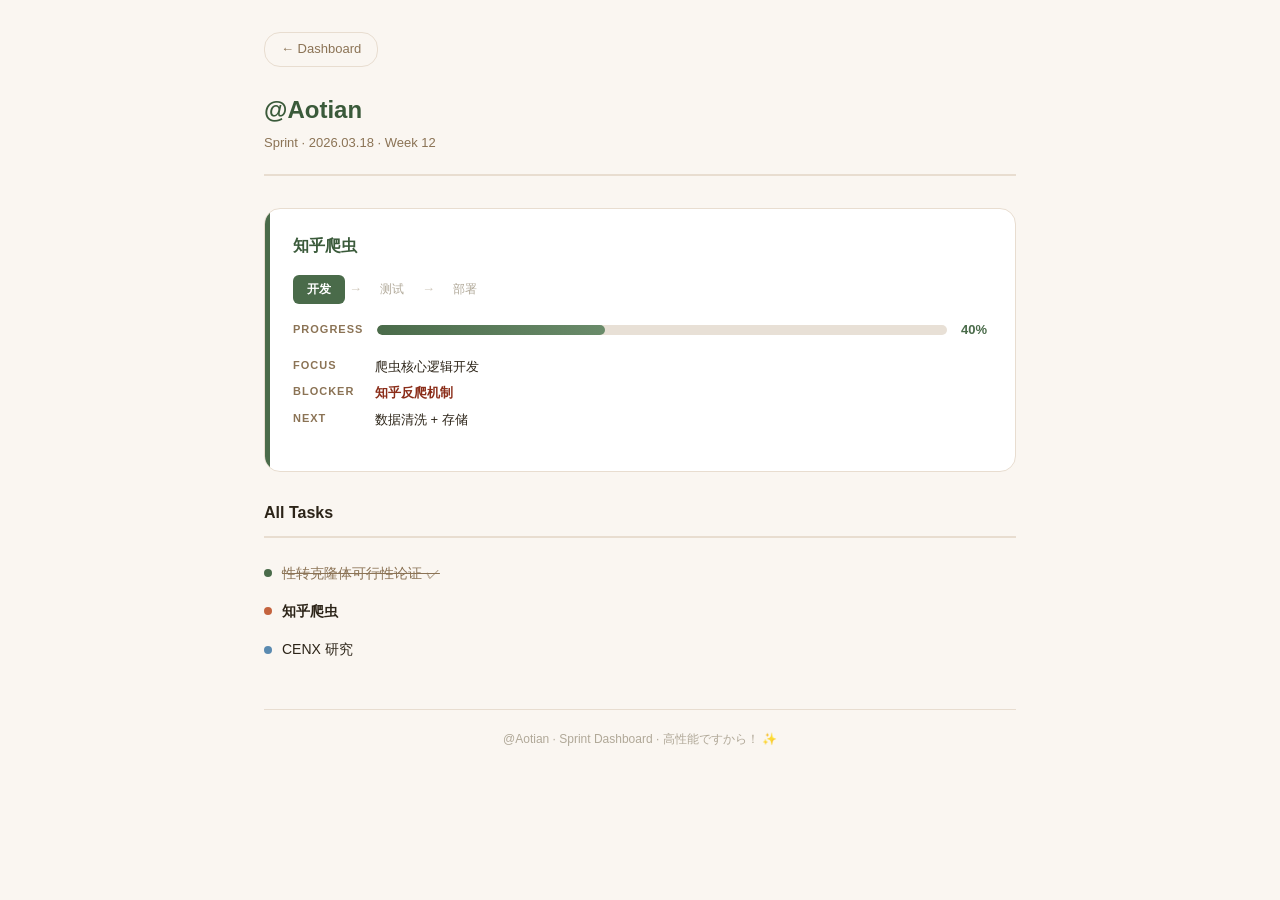
==== aotian.html @ 6b4f8460 "feat: individual user pages (kieran/shine/aotian)" ====
<!DOCTYPE html>
<html lang="zh-CN">
<head>
<meta charset="UTF-8">
<meta name="viewport" content="width=device-width, initial-scale=1.0">
<title>@Aotian · Sprint</title>
<style>
  * { margin: 0; padding: 0; box-sizing: border-box; }
  body { font-family: -apple-system, "Helvetica Neue", "PingFang SC", sans-serif; background: #FAF6F1; color: #2C2418; padding: 32px 24px; max-width: 800px; margin: 0 auto; line-height: 1.6; }
  .back { display: inline-block; font-size: 13px; color: #8B7355; text-decoration: none; margin-bottom: 24px; padding: 6px 16px; border-radius: 16px; border: 1px solid #E8DDD0; }
  .back:hover { background: #2C2418; color: #FAF6F1; border-color: #2C2418; }
  .header { margin-bottom: 32px; padding-bottom: 20px; border-bottom: 2px solid #E8DDD0; }
  .header h1 { font-size: 24px; color: #3A5A3A; }
  .header .meta { font-size: 13px; color: #8B7355; margin-top: 4px; }
  .card { background: #FFF; border-radius: 16px; padding: 24px 28px; margin-bottom: 20px; border: 1px solid #E8DDD0; position: relative; overflow: hidden; }
  .card::before { content: ''; position: absolute; left: 0; top: 0; bottom: 0; width: 5px; background: #4A6B4A; }
  .card-title { font-size: 16px; font-weight: 700; color: #3A5A3A; margin-bottom: 16px; }
  .pipeline { display: flex; align-items: center; gap: 0; margin-bottom: 16px; }
  .pipeline-stage { padding: 5px 14px; font-size: 12px; font-weight: 500; color: #B0A898; border-radius: 6px; }
  .pipeline-stage.active { font-weight: 700; color: #FFF; background: #4A6B4A; }
  .pipeline-arrow { color: #D0C8BC; font-size: 13px; margin: 0 4px; }
  .progress-row { display: flex; align-items: center; gap: 14px; margin-bottom: 16px; }
  .progress-label { font-size: 11px; font-weight: 600; color: #8B7355; text-transform: uppercase; letter-spacing: 1px; min-width: 68px; }
  .progress-bar { flex: 1; height: 10px; background: #E8E0D6; border-radius: 5px; overflow: hidden; }
  .progress-fill { height: 100%; border-radius: 5px; background: linear-gradient(90deg, #4A6B4A, #6A8B6A); }
  .progress-pct { font-size: 13px; font-weight: 700; color: #4A6B4A; }
  .info-grid { display: grid; grid-template-columns: 68px 1fr; gap: 6px 14px; margin-bottom: 16px; }
  .info-label { font-size: 11px; font-weight: 600; color: #8B7355; text-transform: uppercase; letter-spacing: 1px; }
  .info-value { font-size: 13px; }
  .info-value.blocker { color: #8B2E1A; font-weight: 600; }
  .section-title { font-size: 16px; font-weight: 700; margin: 28px 0 16px; padding-bottom: 10px; border-bottom: 2px solid #E8DDD0; }
  .task-list { list-style: none; }
  .task-list li { font-size: 14px; padding: 8px 0 8px 18px; position: relative; }
  .task-list li::before { content: ''; position: absolute; left: 0; top: 50%; transform: translateY(-50%); width: 8px; height: 8px; border-radius: 50%; }
  .task-list li.urgent::before { background: #C4633E; }
  .task-list li.normal::before { background: #5A8AB0; }
  .task-list li.done::before { background: #4A6B4A; }
  .task-list li.urgent { font-weight: 600; }
  .task-list li.done { color: #8B7355; text-decoration: line-through; }
  .footer { text-align: center; font-size: 12px; color: #B0A898; margin-top: 40px; padding-top: 20px; border-top: 1px solid #E8DDD0; }
</style>
</head>
<body>
<a class="back" href="index.html">← Dashboard</a>
<div class="header">
  <h1>@Aotian</h1>
  <div class="meta">Sprint · 2026.03.18 · Week 12</div>
</div>

<div class="card">
  <div class="card-title">知乎爬虫</div>
  <div class="pipeline">
    <span class="pipeline-stage active">开发</span>
    <span class="pipeline-arrow">→</span>
    <span class="pipeline-stage">测试</span>
    <span class="pipeline-arrow">→</span>
    <span class="pipeline-stage">部署</span>
  </div>
  <div class="progress-row">
    <span class="progress-label">Progress</span>
    <div class="progress-bar"><div class="progress-fill" style="width:40%"></div></div>
    <span class="progress-pct">40%</span>
  </div>
  <div class="info-grid">
    <span class="info-label">Focus</span><span class="info-value">爬虫核心逻辑开发</span>
    <span class="info-label">Blocker</span><span class="info-value blocker">知乎反爬机制</span>
    <span class="info-label">Next</span><span class="info-value">数据清洗 + 存储</span>
  </div>
</div>

<div class="section-title">All Tasks</div>
<ul class="task-list">
  <li class="done">性转克隆体可行性论证 ✓</li>
  <li class="urgent">知乎爬虫</li>
  <li class="normal">CENX 研究</li>
</ul>

<div class="footer">@Aotian · Sprint Dashboard · 高性能ですから！ ✨</div>
</body>
</html>
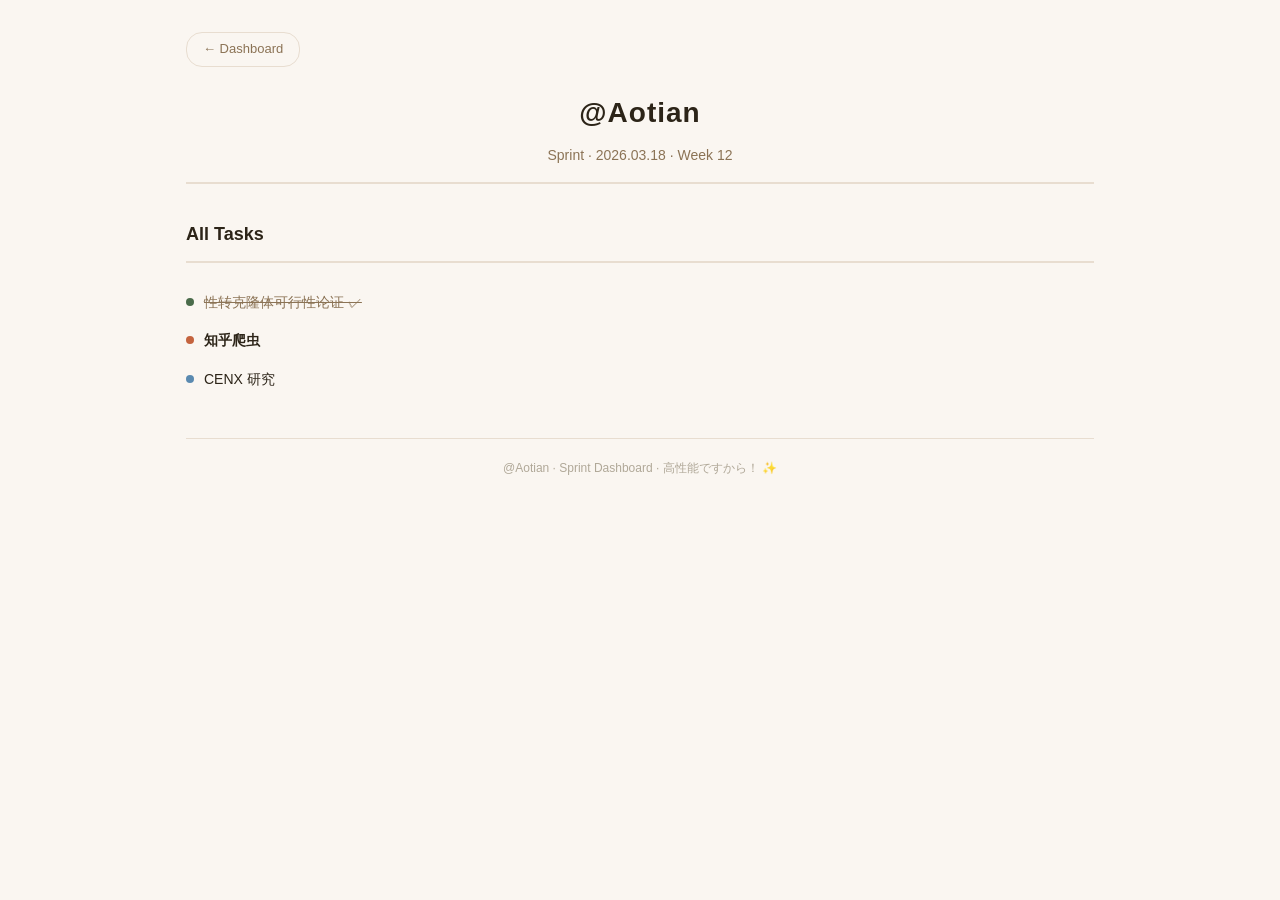
==== commit 8160adf5: "feat: data/template separation (data.json + build.py + Jinja2)" ====
--- a/aotian.html
+++ b/aotian.html
@@ -4,77 +4,154 @@
 <meta charset="UTF-8">
 <meta name="viewport" content="width=device-width, initial-scale=1.0">
 <title>@Aotian · Sprint</title>
-<style>
-  * { margin: 0; padding: 0; box-sizing: border-box; }
-  body { font-family: -apple-system, "Helvetica Neue", "PingFang SC", sans-serif; background: #FAF6F1; color: #2C2418; padding: 32px 24px; max-width: 800px; margin: 0 auto; line-height: 1.6; }
-  .back { display: inline-block; font-size: 13px; color: #8B7355; text-decoration: none; margin-bottom: 24px; padding: 6px 16px; border-radius: 16px; border: 1px solid #E8DDD0; }
-  .back:hover { background: #2C2418; color: #FAF6F1; border-color: #2C2418; }
-  .header { margin-bottom: 32px; padding-bottom: 20px; border-bottom: 2px solid #E8DDD0; }
-  .header h1 { font-size: 24px; color: #3A5A3A; }
-  .header .meta { font-size: 13px; color: #8B7355; margin-top: 4px; }
-  .card { background: #FFF; border-radius: 16px; padding: 24px 28px; margin-bottom: 20px; border: 1px solid #E8DDD0; position: relative; overflow: hidden; }
-  .card::before { content: ''; position: absolute; left: 0; top: 0; bottom: 0; width: 5px; background: #4A6B4A; }
-  .card-title { font-size: 16px; font-weight: 700; color: #3A5A3A; margin-bottom: 16px; }
-  .pipeline { display: flex; align-items: center; gap: 0; margin-bottom: 16px; }
-  .pipeline-stage { padding: 5px 14px; font-size: 12px; font-weight: 500; color: #B0A898; border-radius: 6px; }
-  .pipeline-stage.active { font-weight: 700; color: #FFF; background: #4A6B4A; }
-  .pipeline-arrow { color: #D0C8BC; font-size: 13px; margin: 0 4px; }
-  .progress-row { display: flex; align-items: center; gap: 14px; margin-bottom: 16px; }
-  .progress-label { font-size: 11px; font-weight: 600; color: #8B7355; text-transform: uppercase; letter-spacing: 1px; min-width: 68px; }
-  .progress-bar { flex: 1; height: 10px; background: #E8E0D6; border-radius: 5px; overflow: hidden; }
-  .progress-fill { height: 100%; border-radius: 5px; background: linear-gradient(90deg, #4A6B4A, #6A8B6A); }
-  .progress-pct { font-size: 13px; font-weight: 700; color: #4A6B4A; }
-  .info-grid { display: grid; grid-template-columns: 68px 1fr; gap: 6px 14px; margin-bottom: 16px; }
-  .info-label { font-size: 11px; font-weight: 600; color: #8B7355; text-transform: uppercase; letter-spacing: 1px; }
-  .info-value { font-size: 13px; }
-  .info-value.blocker { color: #8B2E1A; font-weight: 600; }
-  .section-title { font-size: 16px; font-weight: 700; margin: 28px 0 16px; padding-bottom: 10px; border-bottom: 2px solid #E8DDD0; }
-  .task-list { list-style: none; }
-  .task-list li { font-size: 14px; padding: 8px 0 8px 18px; position: relative; }
-  .task-list li::before { content: ''; position: absolute; left: 0; top: 50%; transform: translateY(-50%); width: 8px; height: 8px; border-radius: 50%; }
-  .task-list li.urgent::before { background: #C4633E; }
-  .task-list li.normal::before { background: #5A8AB0; }
-  .task-list li.done::before { background: #4A6B4A; }
-  .task-list li.urgent { font-weight: 600; }
-  .task-list li.done { color: #8B7355; text-decoration: line-through; }
-  .footer { text-align: center; font-size: 12px; color: #B0A898; margin-top: 40px; padding-top: 20px; border-top: 1px solid #E8DDD0; }
+<style>* { margin: 0; padding: 0; box-sizing: border-box; }
+body { font-family: -apple-system, "Helvetica Neue", "PingFang SC", "Hiragino Sans GB", sans-serif; background: #FAF6F1; color: #2C2418; padding: 32px 36px; max-width: 980px; margin: 0 auto; line-height: 1.6; }
+.header { text-align: center; margin-bottom: 24px; padding-bottom: 16px; border-bottom: 2px solid #E8DDD0; }
+.header h1 { font-size: 28px; font-weight: 700; letter-spacing: 1px; }
+.header .meta { font-size: 14px; color: #8B7355; margin-top: 8px; }
+.stats { display: flex; justify-content: center; gap: 24px; margin-top: 16px; }
+.stat-pill { display: inline-flex; align-items: center; gap: 6px; padding: 6px 16px; border-radius: 20px; font-size: 13px; font-weight: 600; }
+.stat-urgent { background: #F5E6E0; color: #8B2E1A; }
+.stat-normal { background: #E0E8F0; color: #2A4A66; }
+.stat-total { background: #E8E0D6; color: #5A4A3A; }
+
+/* Floating sidebar */
+.float-sidebar { position: fixed; top: 50%; left: 24px; transform: translateY(-50%); width: 120px; background: #2C2418; border-radius: 14px; padding: 20px 16px; display: flex; flex-direction: column; gap: 4px; z-index: 100; box-shadow: 0 4px 20px rgba(0,0,0,0.15); }
+@media (max-width: 900px) { .float-sidebar { display: none; } }
+.float-sidebar-title { font-size: 10px; font-weight: 600; color: #8B7355; text-transform: uppercase; letter-spacing: 2px; margin-bottom: 12px; padding-bottom: 10px; border-bottom: 1px solid #4A3A28; }
+.float-sidebar-link { display: block; font-size: 13px; font-weight: 500; color: #D0C8BC; text-decoration: none; padding: 8px 12px; border-radius: 8px; transition: all 0.15s; }
+.float-sidebar-link:hover { background: #4A3A28; color: #FAF6F1; }
+.float-sidebar-link .dot { display: inline-block; width: 8px; height: 8px; border-radius: 50%; margin-right: 8px; }
+.dot-rust { background: #C4633E; }
+.dot-blue { background: #5A8AB0; }
+.dot-green { background: #6A8B6A; }
+.float-sidebar-footer { margin-top: 12px; padding-top: 10px; border-top: 1px solid #4A3A28; font-size: 10px; color: #5A4A3A; line-height: 1.4; }
+
+/* Cards */
+.cards-row { display: grid; grid-template-columns: 1fr 1fr; gap: 16px; margin-bottom: 24px; }
+@media (max-width: 700px) { .cards-row { grid-template-columns: 1fr; } }
+.card { background: #FFF; border-radius: 16px; padding: 22px 24px; border: 1px solid #E8DDD0; position: relative; overflow: hidden; }
+.card::before { content: ''; position: absolute; left: 0; top: 0; bottom: 0; width: 5px; }
+.card.accent-rust::before { background: #C4633E; }
+.card.accent-blue::before { background: #3D6080; }
+.card.accent-green::before { background: #4A6B4A; }
+.card-header { display: flex; justify-content: space-between; align-items: flex-start; margin-bottom: 20px; }
+.card-title { font-size: 20px; font-weight: 700; }
+.card.accent-rust .card-title { color: #8B4A2A; }
+.card.accent-blue .card-title { color: #2A4A66; }
+.card.accent-green .card-title { color: #3A5A3A; }
+.owner-tag { font-size: 12px; padding: 4px 12px; border-radius: 12px; font-weight: 600; }
+.card.accent-rust .owner-tag { background: #F5E6E0; color: #8B4A2A; }
+.card.accent-blue .owner-tag { background: #E0E8F0; color: #2A4A66; }
+.card.accent-green .owner-tag { background: #D4E8D0; color: #3A5A3A; }
+.card-desc { font-size: 13px; color: #8B7355; margin-bottom: 20px; }
+
+/* Pipeline */
+.pipeline { display: flex; align-items: center; margin-bottom: 20px; }
+.pipeline-stage { padding: 6px 16px; font-size: 13px; font-weight: 500; color: #B0A898; border-radius: 6px; }
+.pipeline-stage.active { font-weight: 700; color: #FFF; }
+.card.accent-rust .pipeline-stage.active { background: #C4633E; }
+.card.accent-blue .pipeline-stage.active { background: #3D6080; }
+.card.accent-green .pipeline-stage.active { background: #4A6B4A; }
+.pipeline-stage.done { color: #8B7355; text-decoration: line-through; }
+.pipeline-arrow { color: #D0C8BC; font-size: 14px; margin: 0 4px; }
+
+/* Progress */
+.progress-row { display: flex; align-items: center; gap: 16px; margin-bottom: 20px; }
+.progress-label { font-size: 12px; font-weight: 600; color: #8B7355; text-transform: uppercase; letter-spacing: 1px; min-width: 72px; }
+.progress-bar { flex: 1; height: 12px; background: #E8E0D6; border-radius: 6px; overflow: hidden; }
+.progress-fill { height: 100%; border-radius: 6px; }
+.card.accent-rust .progress-fill { background: linear-gradient(90deg, #C4633E, #D4845A); }
+.card.accent-blue .progress-fill { background: linear-gradient(90deg, #3D6080, #5A8AB0); }
+.card.accent-green .progress-fill { background: linear-gradient(90deg, #4A6B4A, #6A8B6A); }
+.progress-pct { font-size: 14px; font-weight: 700; }
+.card.accent-rust .progress-pct { color: #C4633E; }
+.card.accent-blue .progress-pct { color: #3D6080; }
+.card.accent-green .progress-pct { color: #4A6B4A; }
+
+/* Info grid */
+.info-grid { display: grid; grid-template-columns: 72px 1fr; gap: 8px 16px; margin-bottom: 20px; }
+.info-label { font-size: 12px; font-weight: 600; color: #8B7355; text-transform: uppercase; letter-spacing: 1px; padding-top: 2px; }
+.info-value { font-size: 14px; }
+.info-value.blocker { color: #8B2E1A; font-weight: 600; }
+
+/* Milestones */
+.milestones { list-style: none; }
+.milestones li { font-size: 13px; padding: 4px 0; display: flex; align-items: center; gap: 8px; }
+.ms-icon { width: 20px; height: 20px; border-radius: 50%; display: flex; align-items: center; justify-content: center; font-size: 11px; flex-shrink: 0; }
+.ms-done { background: #D4E8D0; color: #3A5A3A; }
+.ms-active { background: #F5E6E0; color: #8B2E1A; font-weight: 700; }
+.ms-todo { background: #E8E0D6; color: #B0A898; }
+.ms-text-done { color: #8B7355; text-decoration: line-through; }
+.ms-text-active { color: #2C2418; font-weight: 600; }
+.ms-text-todo { color: #B0A898; }
+
+/* Section */
+.section-title { font-size: 18px; font-weight: 700; margin: 36px 0 20px; padding-bottom: 12px; border-bottom: 2px solid #E8DDD0; }
+
+/* Kanban */
+.kanban { display: grid; grid-template-columns: 1fr 1fr 1fr; gap: 16px; margin-bottom: 32px; }
+@media (max-width: 600px) { .kanban { grid-template-columns: 1fr; } }
+.kanban-col { background: #F5F0EA; border-radius: 12px; padding: 12px; max-height: 360px; overflow-y: auto; scrollbar-width: none; -ms-overflow-style: none; }
+.kanban-col::-webkit-scrollbar { display: none; }
+.kanban-header { font-size: 12px; font-weight: 700; text-transform: uppercase; letter-spacing: 2px; padding: 8px 12px; border-radius: 8px; margin-bottom: 12px; text-align: center; }
+.kanban-todo { background: #F5E6E0; color: #8B2E1A; }
+.kanban-progress { background: #FFF3D6; color: #8B6914; }
+.kanban-done { background: #D4E8D0; color: #3A5A3A; }
+.kanban-card { background: #FFF; border-radius: 8px; padding: 10px 14px; margin-bottom: 8px; font-size: 13px; color: #2C2418; border-left: 3px solid #E8DDD0; box-shadow: 0 1px 3px rgba(0,0,0,0.04); }
+.kanban-card.active { border-left-color: #C4633E; font-weight: 600; }
+.kanban-card.done { border-left-color: #4A6B4A; color: #8B7355; text-decoration: line-through; }
+.kanban-card.dim { color: #B0A898; }
+.kanban-owner { float: right; font-size: 11px; font-weight: 400; color: #8B7355; background: #F5F0EA; padding: 2px 8px; border-radius: 10px; }
+
+/* Sprint list */
+.sprint-group { margin-bottom: 20px; }
+.sprint-owner { font-size: 14px; font-weight: 700; color: #5A4A3A; margin-bottom: 8px; }
+.sprint-list { list-style: none; }
+.sprint-list li { font-size: 14px; padding: 6px 0 6px 16px; position: relative; }
+.sprint-list li::before { content: ''; position: absolute; left: 0; top: 50%; transform: translateY(-50%); width: 8px; height: 8px; border-radius: 50%; }
+.sprint-list li.urgent::before { background: #C4633E; }
+.sprint-list li.normal::before { background: #5A8AB0; }
+.sprint-list li.backlog::before { background: #D0C8BC; }
+.sprint-list li.urgent { font-weight: 600; }
+
+/* Task list (user pages) */
+.task-list { list-style: none; }
+.task-list li { font-size: 14px; padding: 8px 0 8px 18px; position: relative; }
+.task-list li::before { content: ''; position: absolute; left: 0; top: 50%; transform: translateY(-50%); width: 8px; height: 8px; border-radius: 50%; }
+.task-list li.urgent::before { background: #C4633E; }
+.task-list li.normal::before { background: #5A8AB0; }
+.task-list li.done-item::before { background: #4A6B4A; }
+.task-list li.urgent { font-weight: 600; }
+.task-list li.done-item { color: #8B7355; text-decoration: line-through; }
+
+/* Back link */
+.back { display: inline-block; font-size: 13px; color: #8B7355; text-decoration: none; margin-bottom: 24px; padding: 6px 16px; border-radius: 16px; border: 1px solid #E8DDD0; }
+.back:hover { background: #2C2418; color: #FAF6F1; border-color: #2C2418; }
+
+.footer { text-align: center; font-size: 12px; color: #B0A898; margin-top: 40px; padding-top: 20px; border-top: 1px solid #E8DDD0; }
 </style>
 </head>
 <body>
 <a class="back" href="index.html">← Dashboard</a>
 <div class="header">
-  <h1>@Aotian</h1>
+  <h1 style="color: var(--accent);">@Aotian</h1>
   <div class="meta">Sprint · 2026.03.18 · Week 12</div>
 </div>
 
-<div class="card">
-  <div class="card-title">知乎爬虫</div>
-  <div class="pipeline">
-    <span class="pipeline-stage active">开发</span>
-    <span class="pipeline-arrow">→</span>
-    <span class="pipeline-stage">测试</span>
-    <span class="pipeline-arrow">→</span>
-    <span class="pipeline-stage">部署</span>
-  </div>
-  <div class="progress-row">
-    <span class="progress-label">Progress</span>
-    <div class="progress-bar"><div class="progress-fill" style="width:40%"></div></div>
-    <span class="progress-pct">40%</span>
-  </div>
-  <div class="info-grid">
-    <span class="info-label">Focus</span><span class="info-value">爬虫核心逻辑开发</span>
-    <span class="info-label">Blocker</span><span class="info-value blocker">知乎反爬机制</span>
-    <span class="info-label">Next</span><span class="info-value">数据清洗 + 存储</span>
-  </div>
-</div>
+
 
 <div class="section-title">All Tasks</div>
 <ul class="task-list">
-  <li class="done">性转克隆体可行性论证 ✓</li>
+  
+  <li class="done-item">性转克隆体可行性论证 ✓</li>
+  
   <li class="urgent">知乎爬虫</li>
+  
   <li class="normal">CENX 研究</li>
+  
 </ul>
 
 <div class="footer">@Aotian · Sprint Dashboard · 高性能ですから！ ✨</div>
 </body>
-</html>
+</html>
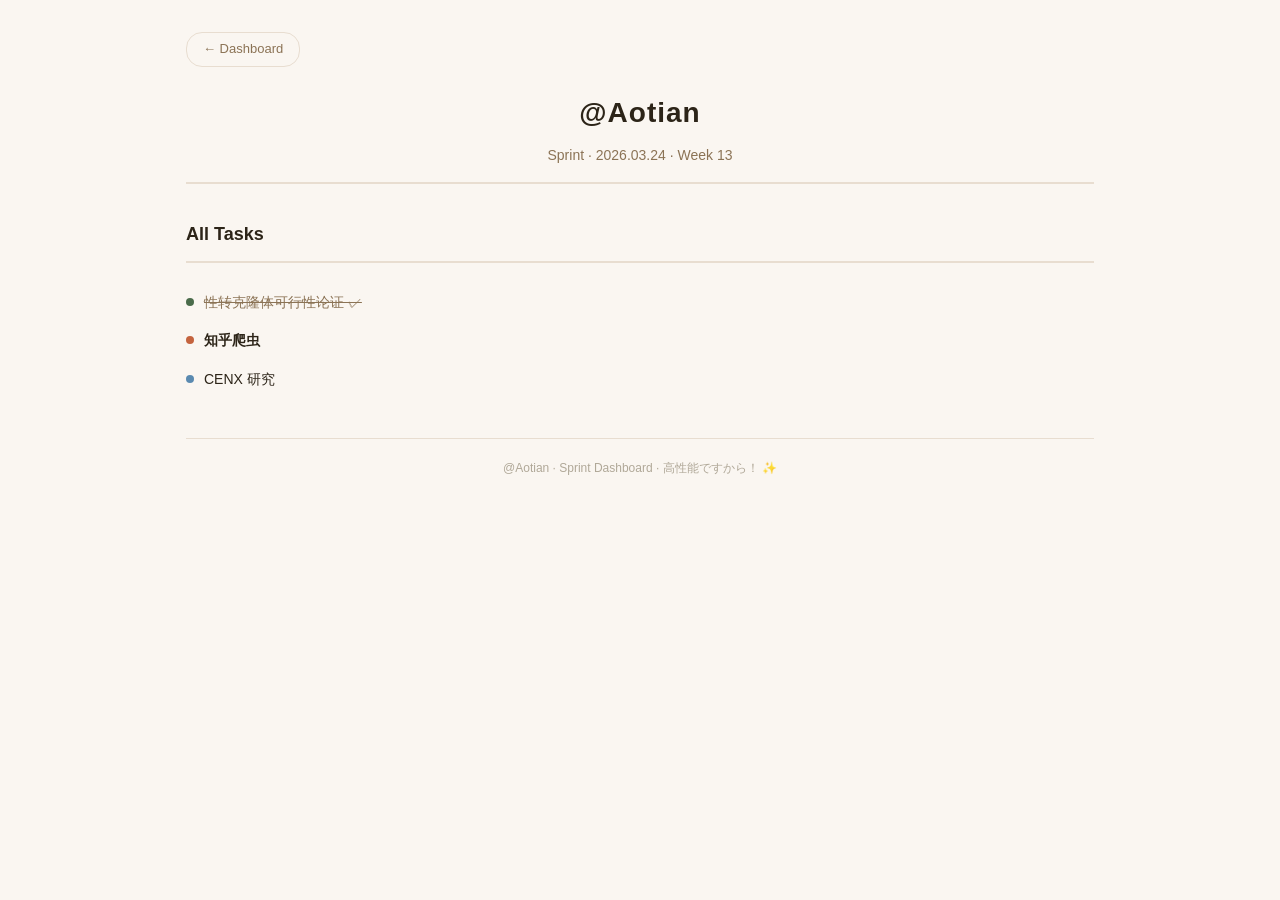
==== commit a1a25a2b: "update: RVC淘汰, Fish Audio S2升为主力方向, sprint 03.24" ====
--- a/aotian.html
+++ b/aotian.html
@@ -136,7 +136,7 @@
 <a class="back" href="index.html">← Dashboard</a>
 <div class="header">
   <h1 style="color: var(--accent);">@Aotian</h1>
-  <div class="meta">Sprint · 2026.03.18 · Week 12</div>
+  <div class="meta">Sprint · 2026.03.24 · Week 13</div>
 </div>
 
 
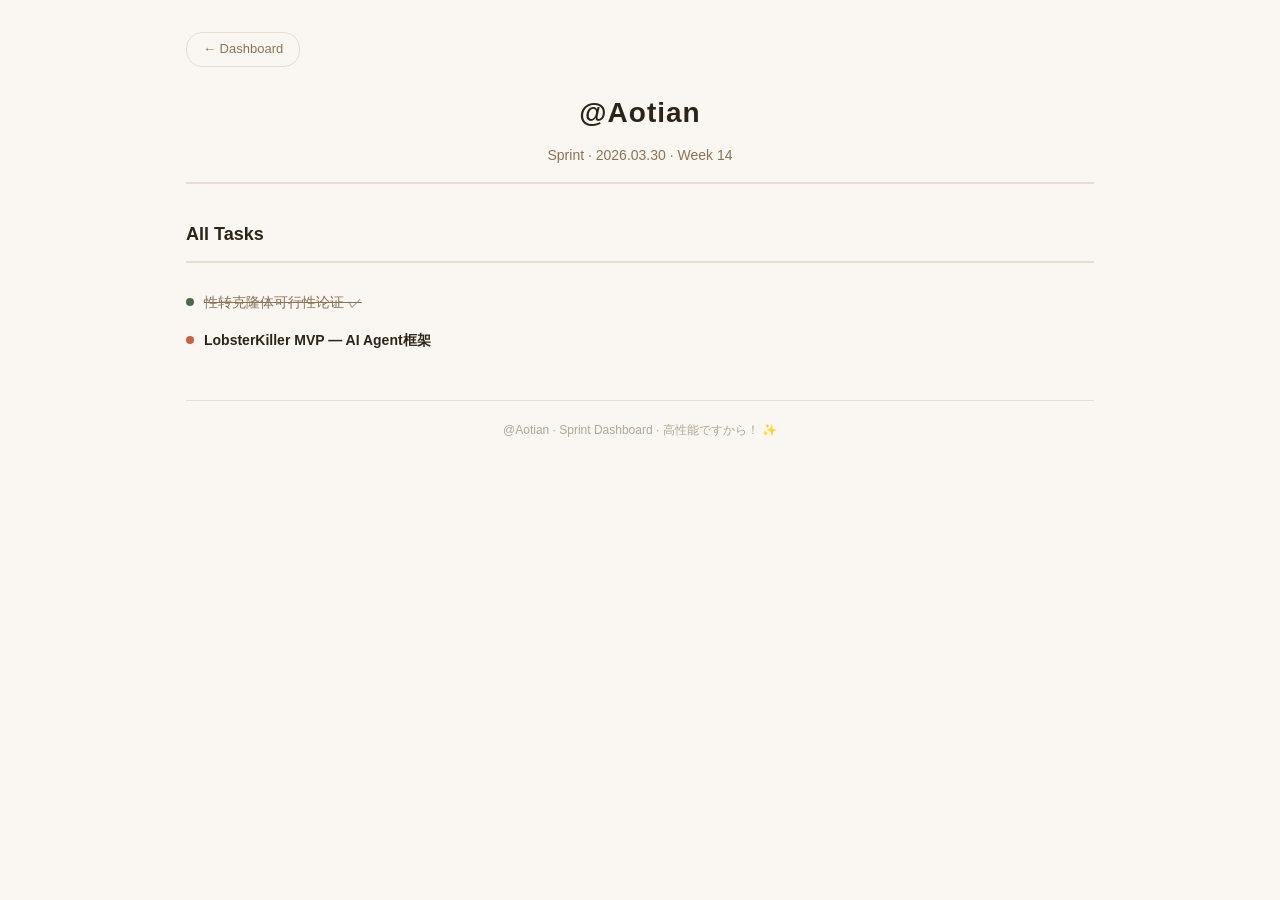
==== commit bcace16f: "update: remove voice-model project, update sprint to 03.30, mark Kieran README done, add á LobsterKi" ====
--- a/aotian.html
+++ b/aotian.html
@@ -136,7 +136,7 @@
 <a class="back" href="index.html">← Dashboard</a>
 <div class="header">
   <h1 style="color: var(--accent);">@Aotian</h1>
-  <div class="meta">Sprint · 2026.03.24 · Week 13</div>
+  <div class="meta">Sprint · 2026.03.30 · Week 14</div>
 </div>
 
 
@@ -146,9 +146,7 @@
   
   <li class="done-item">性转克隆体可行性论证 ✓</li>
   
-  <li class="urgent">知乎爬虫</li>
-  
-  <li class="normal">CENX 研究</li>
+  <li class="urgent">LobsterKiller MVP — AI Agent框架</li>
   
 </ul>
 
